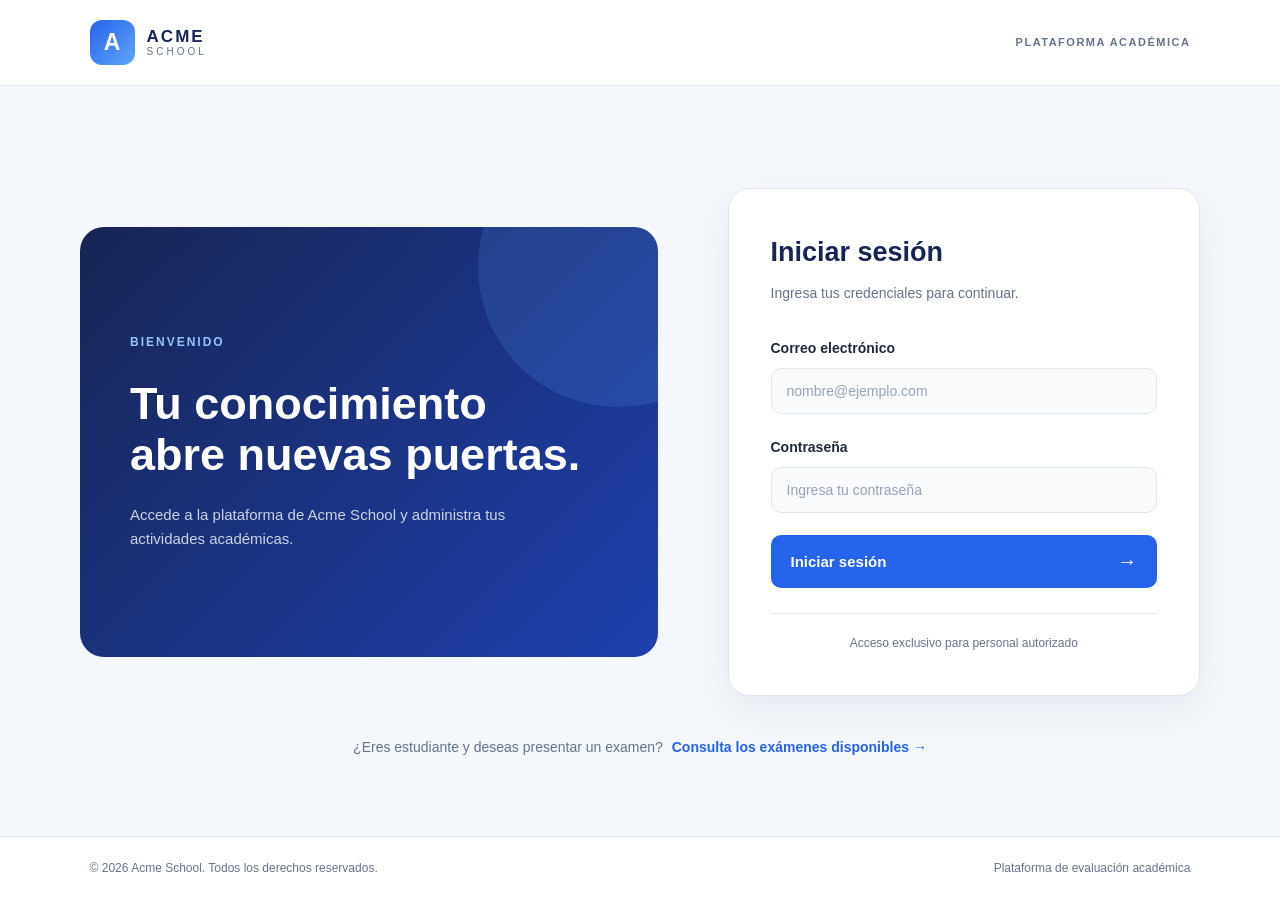
==== dashboard.html @ 25d22945 "feat: implementa Web Components y proteccion del dashboard" ====
<!DOCTYPE html>
<html lang="es">

<head>
    <meta charset="UTF-8">
    <meta name="viewport" content="width=device-width, initial-scale=1.0">

    <title>Dashboard | Acme School</title>

    <link rel="stylesheet" href="css/styles.css">
    <link rel="stylesheet" href="css/dashboard.css">
</head>

<body class="dashboard-page">

    <!-- ENCABEZADO -->
<app-header></app-header>

    <!-- DISTRIBUCIÓN PRINCIPAL -->
    <div class="dashboard-layout">

        <!-- MENÚ LATERAL -->
 <app-sidebar></app-sidebar>


        <!-- CONTENIDO -->
        <main class="dashboard-content">

            <!-- BIENVENIDA -->
            <section id="overview" class="dashboard-welcome">

                <div>
                    <span class="welcome-tag">PANEL ADMINISTRATIVO</span>

                    <h1>¡Bienvenido a Acme School!</h1>

                    <p>
                        Administra tus usuarios y evaluaciones
                        desde un solo lugar.
                    </p>
                </div>

            </section>


            <!-- ESTADÍSTICAS -->
            <section class="stats-section">

                <div class="section-heading">
                    <h2>Resumen general</h2>
                    <p>Información de la plataforma</p>
                </div>

                <div class="stats-grid">

                    <article class="stat-card">

                        <div class="stat-icon users-icon">♙</div>

                        <div>
                            <span>Usuarios registrados</span>
                            <strong id="users-count">0</strong>
                        </div>

                    </article>


                    <article class="stat-card">

                        <div class="stat-icon exams-icon">▤</div>

                        <div>
                            <span>Exámenes creados</span>
                            <strong id="exams-count">0</strong>
                        </div>

                    </article>


                    <article class="stat-card">

                        <div class="stat-icon results-icon">✓</div>

                        <div>
                            <span>Evaluaciones realizadas</span>
                            <strong id="results-count">0</strong>
                        </div>

                    </article>

                </div>

            </section>


            <!-- MÓDULOS -->
            <section class="modules-section">

                <div class="section-heading">
                    <h2>Administración</h2>
                    <p>Accede a los módulos de gestión.</p>
                </div>


                <div class="modules-grid">

                    <article id="users" class="module-card">

                        <div class="module-icon">♙</div>

                        <h3>Gestión de usuarios</h3>

                        <p>
                            Registra, consulta, actualiza y elimina
                            usuarios de la plataforma.
                        </p>

                        <a href="#users" class="module-link">
                            Administrar usuarios →
                        </a>

                    </article>


                    <article id="exams" class="module-card">

                        <div class="module-icon">▤</div>

                        <h3>Gestión de exámenes</h3>

                        <p>
                            Crea evaluaciones, configura preguntas
                            y administra sus respuestas.
                        </p>

                        <a href="#exams" class="module-link">
                            Administrar exámenes →
                        </a>

                    </article>

                </div>

            </section>


            <!-- PIE DE PÁGINA -->
            <footer class="dashboard-footer">
                © 2026 Acme School. Todos los derechos reservados.
            </footer>

        </main>

    </div>


    <!-- JAVASCRIPT -->
    <script type="module" src="js/app.js"></script>

</body>

</html>
---- css/styles.css ----
/* =========================================
   ACME SCHOOL - ESTILOS GENERALES
========================================= */

/* Variables de colores */
:root {
    --primary-color: #2563EB;
    --primary-dark: #172554;
    --secondary-color: #60A5FA;

    --background-color: #F4F7FC;
    --white-color: #FFFFFF;

    --text-color: #1E293B;
    --text-secondary: #64748B;

    --border-color: #E2E8F0;
}

/* Configuración general */
* {
    margin: 0;
    padding: 0;
    box-sizing: border-box;
}

html {
    scroll-behavior: smooth;
}

body {
    font-family: Arial, Helvetica, sans-serif;
    background-color: var(--background-color);
    color: var(--text-color);
    line-height: 1.6;
    min-height: 100vh;

    display: flex;
    flex-direction: column;
}

/* Elementos generales */
button,
input {
    font-family: inherit;
}

a {
    text-decoration: none;
}

button {
    cursor: pointer;
}
---- css/dashboard.css ----
/* =========================================
   ACME SCHOOL - DASHBOARD
========================================= */

.dashboard-page {
    background-color: #F4F7FC;
}


/* ENCABEZADO */

.dashboard-header {
    height: 80px;
    padding: 0 35px;

    display: flex;
    justify-content: space-between;
    align-items: center;

    background-color: white;
    border-bottom: 1px solid var(--border-color);
}

.header-user {
    display: flex;
    align-items: center;
    gap: 12px;
}

.user-avatar {
    width: 42px;
    height: 42px;

    display: grid;
    place-items: center;

    background-color: #DBEAFE;
    color: var(--primary-color);

    border-radius: 50%;
    font-weight: bold;
}

.user-info {
    display: flex;
    flex-direction: column;
}

.user-info strong {
    font-size: 13px;
}

.user-info span {
    font-size: 12px;
    color: var(--text-secondary);
}


/* DISTRIBUCIÓN */

.dashboard-layout {
    display: grid;
    grid-template-columns: 250px 1fr;

    min-height: calc(100vh - 80px);
}


/* MENÚ LATERAL */

.dashboard-sidebar {
    display: flex;
    flex-direction: column;

    background-color: white;
    border-right: 1px solid var(--border-color);

    padding: 35px 20px;
}

.sidebar-label {
    font-size: 10px;
    font-weight: bold;
    letter-spacing: 1.5px;

    color: var(--text-secondary);

    padding: 0 12px;
    margin-bottom: 20px;
}

.sidebar-nav {
    display: flex;
    flex-direction: column;
    gap: 8px;
}

.nav-item {
    display: flex;
    align-items: center;
    gap: 12px;

    padding: 13px 15px;

    color: var(--text-secondary);

    border-radius: 9px;
    font-size: 14px;

    transition: 0.2s;
}

.nav-item span {
    font-size: 19px;
}

.nav-item:hover,
.nav-item.active {
    background-color: #EFF6FF;
    color: var(--primary-color);
}

.nav-item.active {
    font-weight: bold;
}

.sidebar-bottom {
    margin-top: auto;
    padding-top: 30px;
}

.logout-button {
    width: 100%;

    display: flex;
    align-items: center;
    gap: 12px;

    padding: 13px 15px;

    background: transparent;
    border: none;
    border-radius: 9px;

    color: #DC2626;
    font-size: 14px;
    text-align: left;

    transition: 0.2s;
}

.logout-button:hover {
    background-color: #FEF2F2;
}

.logout-button span {
    font-size: 19px;
}


/* CONTENIDO */

.dashboard-content {
    padding: 40px;
    min-width: 0;
}

.dashboard-welcome {
    margin-bottom: 40px;
}

.welcome-tag {
    display: inline-block;

    color: var(--primary-color);
    font-size: 11px;
    font-weight: bold;
    letter-spacing: 1.5px;

    margin-bottom: 12px;
}

.dashboard-welcome h1 {
    font-size: 28px;
    color: var(--primary-dark);

    margin-bottom: 8px;
}

.dashboard-welcome p {
    color: var(--text-secondary);
    font-size: 14px;
}


/* ENCABEZADOS DE SECCIÓN */

.section-heading {
    margin-bottom: 20px;
}

.section-heading h2 {
    font-size: 19px;
    color: var(--primary-dark);

    margin-bottom: 4px;
}

.section-heading p {
    color: var(--text-secondary);
    font-size: 13px;
}


/* ESTADÍSTICAS */

.stats-section {
    margin-bottom: 40px;
}

.stats-grid {
    display: grid;
    grid-template-columns: repeat(3, 1fr);
    gap: 20px;
}

.stat-card {
    display: flex;
    align-items: center;
    gap: 16px;

    padding: 24px;

    background-color: white;
    border: 1px solid var(--border-color);
    border-radius: 14px;

    box-shadow: 0 5px 15px rgba(15, 23, 42, 0.03);
}

.stat-icon {
    width: 48px;
    height: 48px;

    display: grid;
    place-items: center;

    border-radius: 12px;
    font-size: 23px;
}

.users-icon {
    background-color: #DBEAFE;
    color: #2563EB;
}

.exams-icon {
    background-color: #F3E8FF;
    color: #9333EA;
}

.results-icon {
    background-color: #DCFCE7;
    color: #16A34A;
}

.stat-card div:last-child {
    display: flex;
    flex-direction: column;
    gap: 5px;
}

.stat-card span {
    font-size: 12px;
    color: var(--text-secondary);
}

.stat-card strong {
    font-size: 25px;
    color: var(--primary-dark);
}


/* MÓDULOS */

.modules-section {
    margin-bottom: 40px;
}

.modules-grid {
    display: grid;
    grid-template-columns: repeat(2, 1fr);
    gap: 20px;
}

.module-card {
    padding: 28px;

    background-color: white;
    border: 1px solid var(--border-color);
    border-radius: 14px;

    transition: 0.2s;
}

.module-card:hover {
    transform: translateY(-3px);

    box-shadow: 0 10px 25px rgba(15, 23, 42, 0.06);
}

.module-icon {
    width: 48px;
    height: 48px;

    display: grid;
    place-items: center;

    background-color: #EFF6FF;
    color: var(--primary-color);

    font-size: 23px;
    border-radius: 12px;

    margin-bottom: 18px;
}

.module-card h3 {
    font-size: 17px;
    color: var(--primary-dark);

    margin-bottom: 10px;
}

.module-card p {
    color: var(--text-secondary);
    font-size: 13px;
    line-height: 1.7;

    margin-bottom: 20px;
}

.module-link {
    color: var(--primary-color);
    font-weight: bold;
    font-size: 13px;
}

.module-link:hover {
    text-decoration: underline;
}


/* PIE DE PÁGINA */

.dashboard-footer {
    padding-top: 25px;

    border-top: 1px solid var(--border-color);

    color: var(--text-secondary);
    font-size: 12px;
}


/* =========================================
   RESPONSIVE
========================================= */

@media (max-width: 1000px) {

    .stats-grid {
        grid-template-columns: 1fr;
    }

}

@media (max-width: 750px) {

    .dashboard-layout {
        grid-template-columns: 1fr;
    }

    .dashboard-sidebar {
        padding: 15px;
        border-right: none;
        border-bottom: 1px solid var(--border-color);
    }

    .sidebar-label,
    .sidebar-bottom {
        display: none;
    }

    .sidebar-nav {
        flex-direction: row;
        flex-wrap: wrap;
    }

    .nav-item {
        font-size: 12px;
    }

    .dashboard-content {
        padding: 25px 20px;
    }

}

@media (max-width: 500px) {

    .dashboard-header {
        padding: 0 18px;
    }

    .user-info {
        display: none;
    }

    .modules-grid {
        grid-template-columns: 1fr;
    }

    .dashboard-welcome h1 {
        font-size: 23px;
    }

}
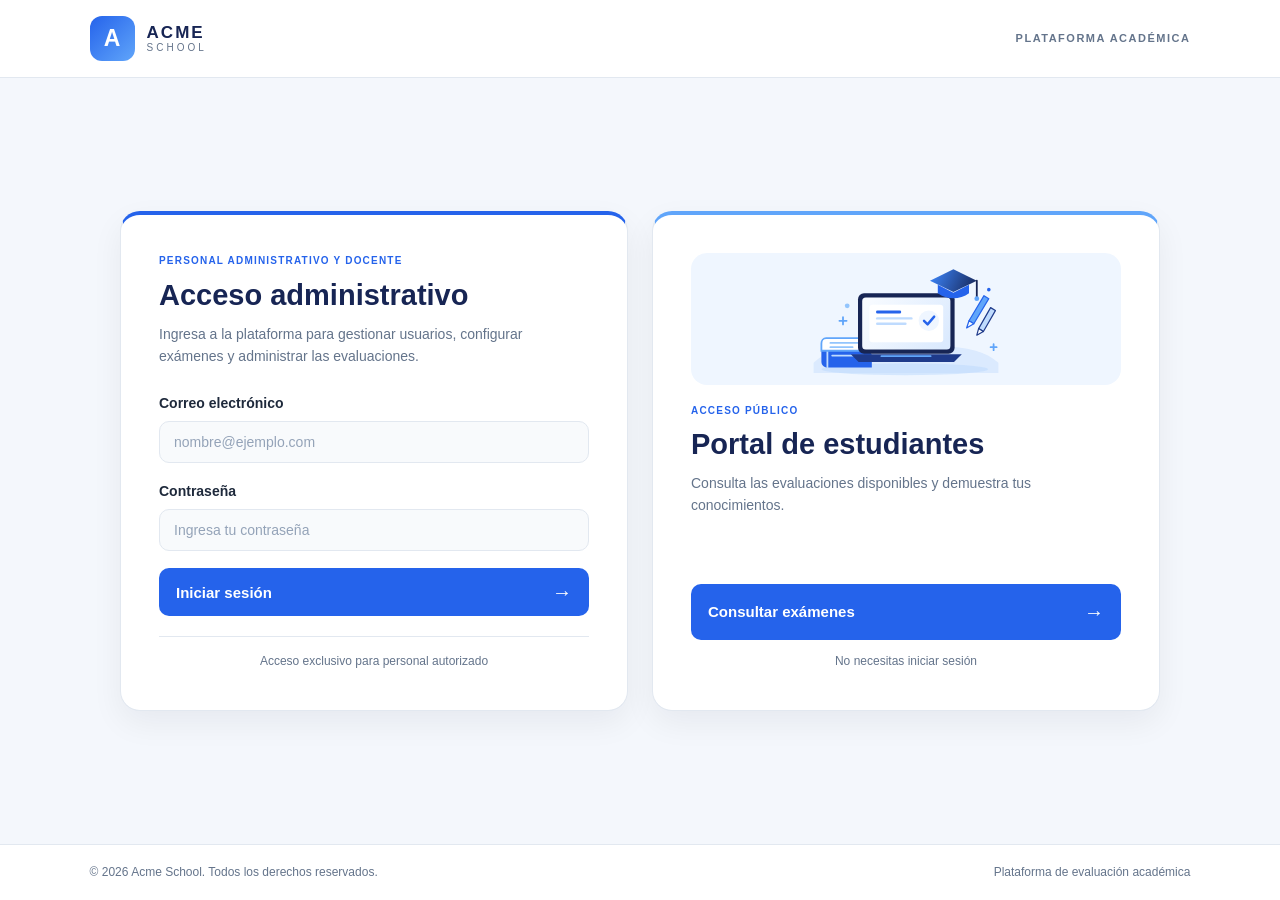
==== commit f555779c: "feat: finaliza plataforma Acme School y documenta el proyecto" ====
--- a/dashboard.html
+++ b/dashboard.html
@@ -14,13 +14,13 @@
 <body class="dashboard-page">
 
     <!-- ENCABEZADO -->
-<app-header></app-header>
+    <app-header></app-header>
 
     <!-- DISTRIBUCIÓN PRINCIPAL -->
     <div class="dashboard-layout">
 
         <!-- MENÚ LATERAL -->
- <app-sidebar></app-sidebar>
+        <app-sidebar></app-sidebar>
 
 
         <!-- CONTENIDO -->
@@ -53,43 +53,31 @@
 
                 <div class="stats-grid">
 
-                    <article class="stat-card">
+                    <acme-stat-card
+                        id="users-count"
+                        label="Usuarios registrados"
+                        value="0"
+                        icon="♙"
+                        tone="users"
+                    ></acme-stat-card>
 
-                        <div class="stat-icon users-icon">♙</div>
+                    <acme-stat-card
+                        id="exams-count"
+                        label="Exámenes creados"
+                        value="0"
+                        icon="▤"
+                        tone="exams"
+                    ></acme-stat-card>
 
-                        <div>
-                            <span>Usuarios registrados</span>
-                            <strong id="users-count">0</strong>
-                        </div>
-
-                    </article>
-
-
-                    <article class="stat-card">
-
-                        <div class="stat-icon exams-icon">▤</div>
-
-                        <div>
-                            <span>Exámenes creados</span>
-                            <strong id="exams-count">0</strong>
-                        </div>
-
-                    </article>
-
-
-                    <article class="stat-card">
-
-                        <div class="stat-icon results-icon">✓</div>
-
-                        <div>
-                            <span>Evaluaciones realizadas</span>
-                            <strong id="results-count">0</strong>
-                        </div>
-
-                    </article>
+                    <acme-stat-card
+                        id="results-count"
+                        label="Evaluaciones realizadas"
+                        value="0"
+                        icon="✓"
+                        tone="results"
+                    ></acme-stat-card>
 
                 </div>
-
             </section>
 
 
@@ -115,7 +103,7 @@
                             usuarios de la plataforma.
                         </p>
 
-                        <a href="#users" class="module-link">
+                        <a href="users.html" class="module-link">
                             Administrar usuarios →
                         </a>
 
@@ -133,7 +121,7 @@
                             y administra sus respuestas.
                         </p>
 
-                        <a href="#exams" class="module-link">
+                        <a href="exams.html" class="module-link">
                             Administrar exámenes →
                         </a>
 
@@ -159,4 +147,4 @@
 
 </body>
 
-</html>+</html>
--- a/css/styles.css
+++ b/css/styles.css
@@ -51,4 +51,36 @@
 
 button {
     cursor: pointer;
-}+}
+
+:where(a, button, input):focus-visible {
+    outline: 3px solid #60A5FA;
+    outline-offset: 3px;
+}
+
+@keyframes acme-fade-in {
+    from { opacity: 0; }
+    to { opacity: 1; }
+}
+
+@keyframes acme-rise-in {
+    from { opacity: 0; transform: translateY(12px); }
+    to { opacity: 1; transform: translateY(0); }
+}
+
+.login-main,
+.dashboard-content,
+.resolver-main {
+    animation: acme-fade-in 0.45s ease-out;
+}
+
+@media (prefers-reduced-motion: reduce) {
+    *,
+    *::before,
+    *::after {
+        scroll-behavior: auto !important;
+        animation-duration: 0.01ms !important;
+        animation-iteration-count: 1 !important;
+        transition-duration: 0.01ms !important;
+    }
+}
--- a/css/dashboard.css
+++ b/css/dashboard.css
@@ -224,6 +224,11 @@
     gap: 20px;
 }
 
+.stats-grid acme-stat-card {
+    display: block;
+    min-width: 0;
+}
+
 .stat-card {
     display: flex;
     align-items: center;
@@ -236,7 +241,13 @@
     border-radius: 14px;
 
     box-shadow: 0 5px 15px rgba(15, 23, 42, 0.03);
-}
+    animation: acme-rise-in .45s ease-out backwards;
+    transition: transform .2s ease, box-shadow .2s ease;
+}
+
+.stat-card:nth-child(2) { animation-delay: .08s; }
+.stat-card:nth-child(3) { animation-delay: .16s; }
+.stat-card:hover { transform: translateY(-3px); box-shadow: 0 10px 24px rgba(15, 23, 42, .08); }
 
 .stat-icon {
     width: 48px;
@@ -301,7 +312,10 @@
     border-radius: 14px;
 
     transition: 0.2s;
-}
+    animation: acme-rise-in .45s ease-out backwards;
+}
+
+.module-card:nth-child(2) { animation-delay: .1s; }
 
 .module-card:hover {
     transform: translateY(-3px);
@@ -425,4 +439,4 @@
         font-size: 23px;
     }
 
-}+}
